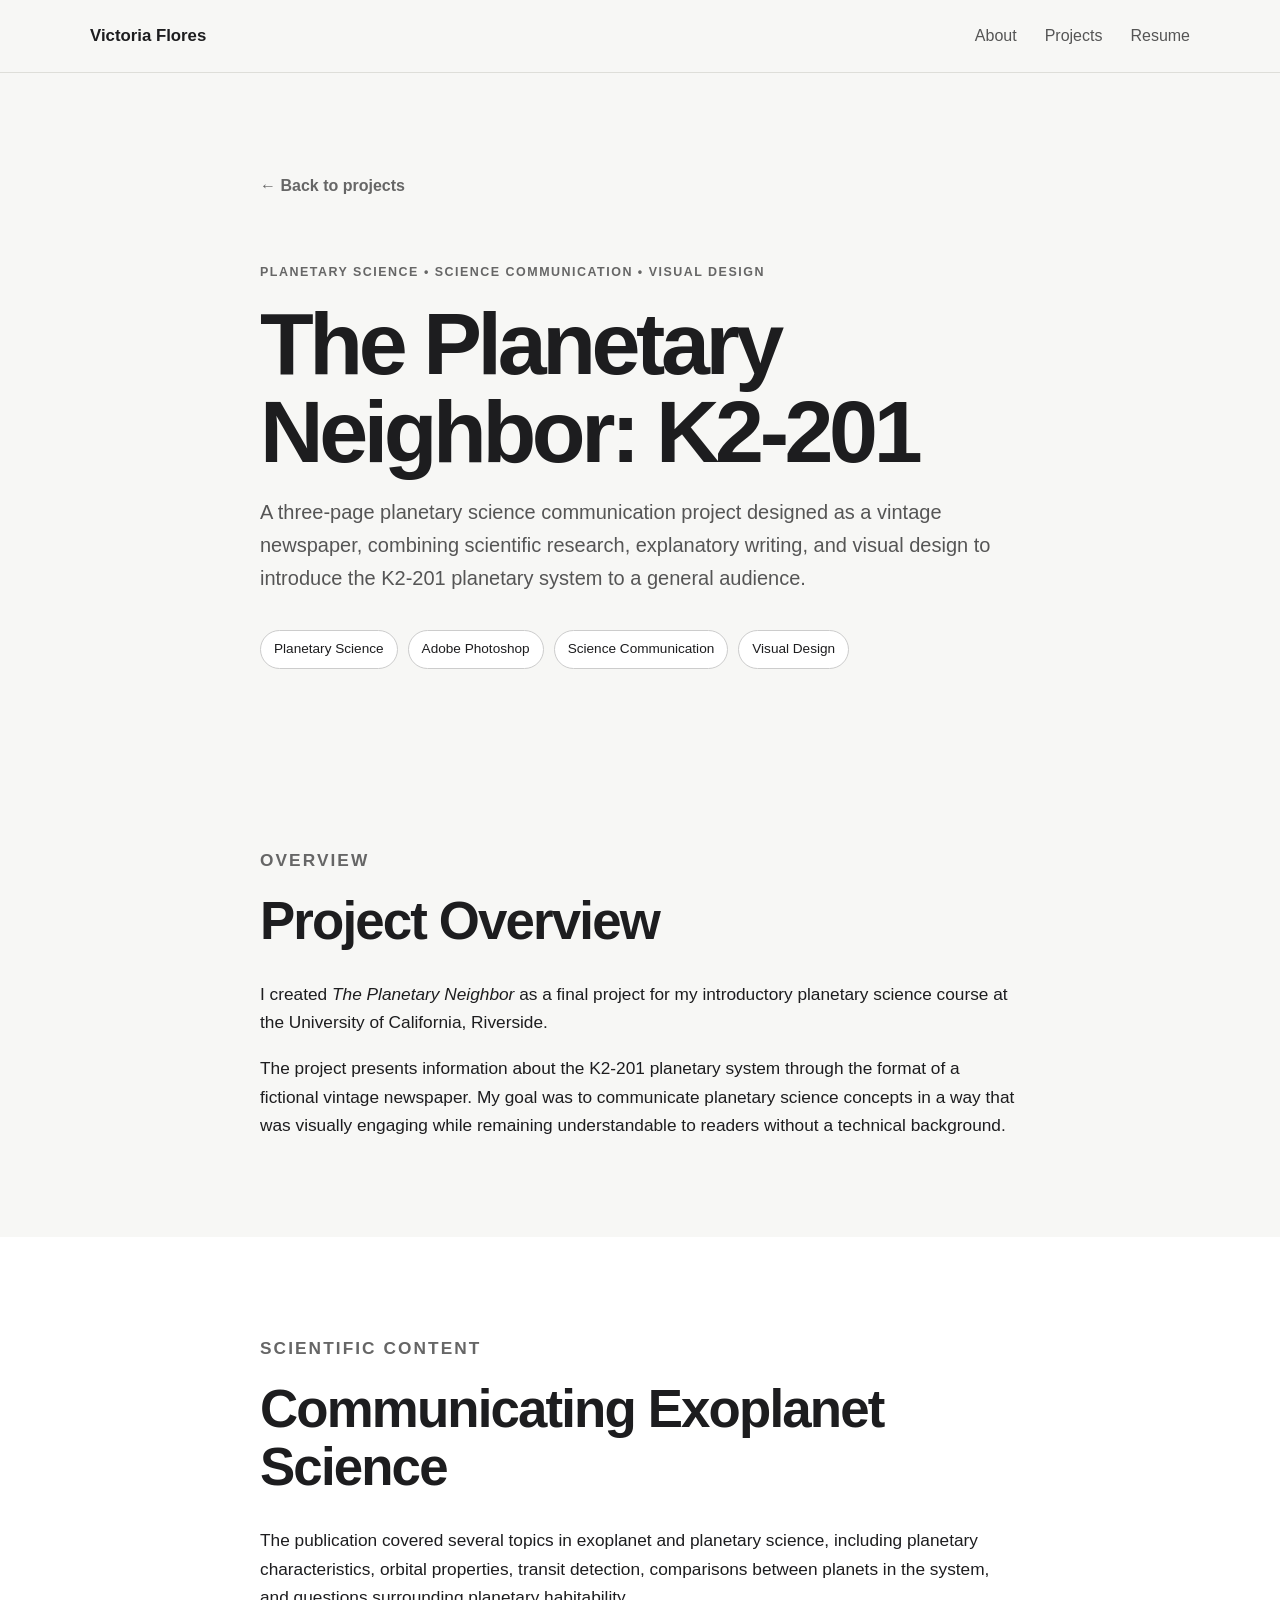
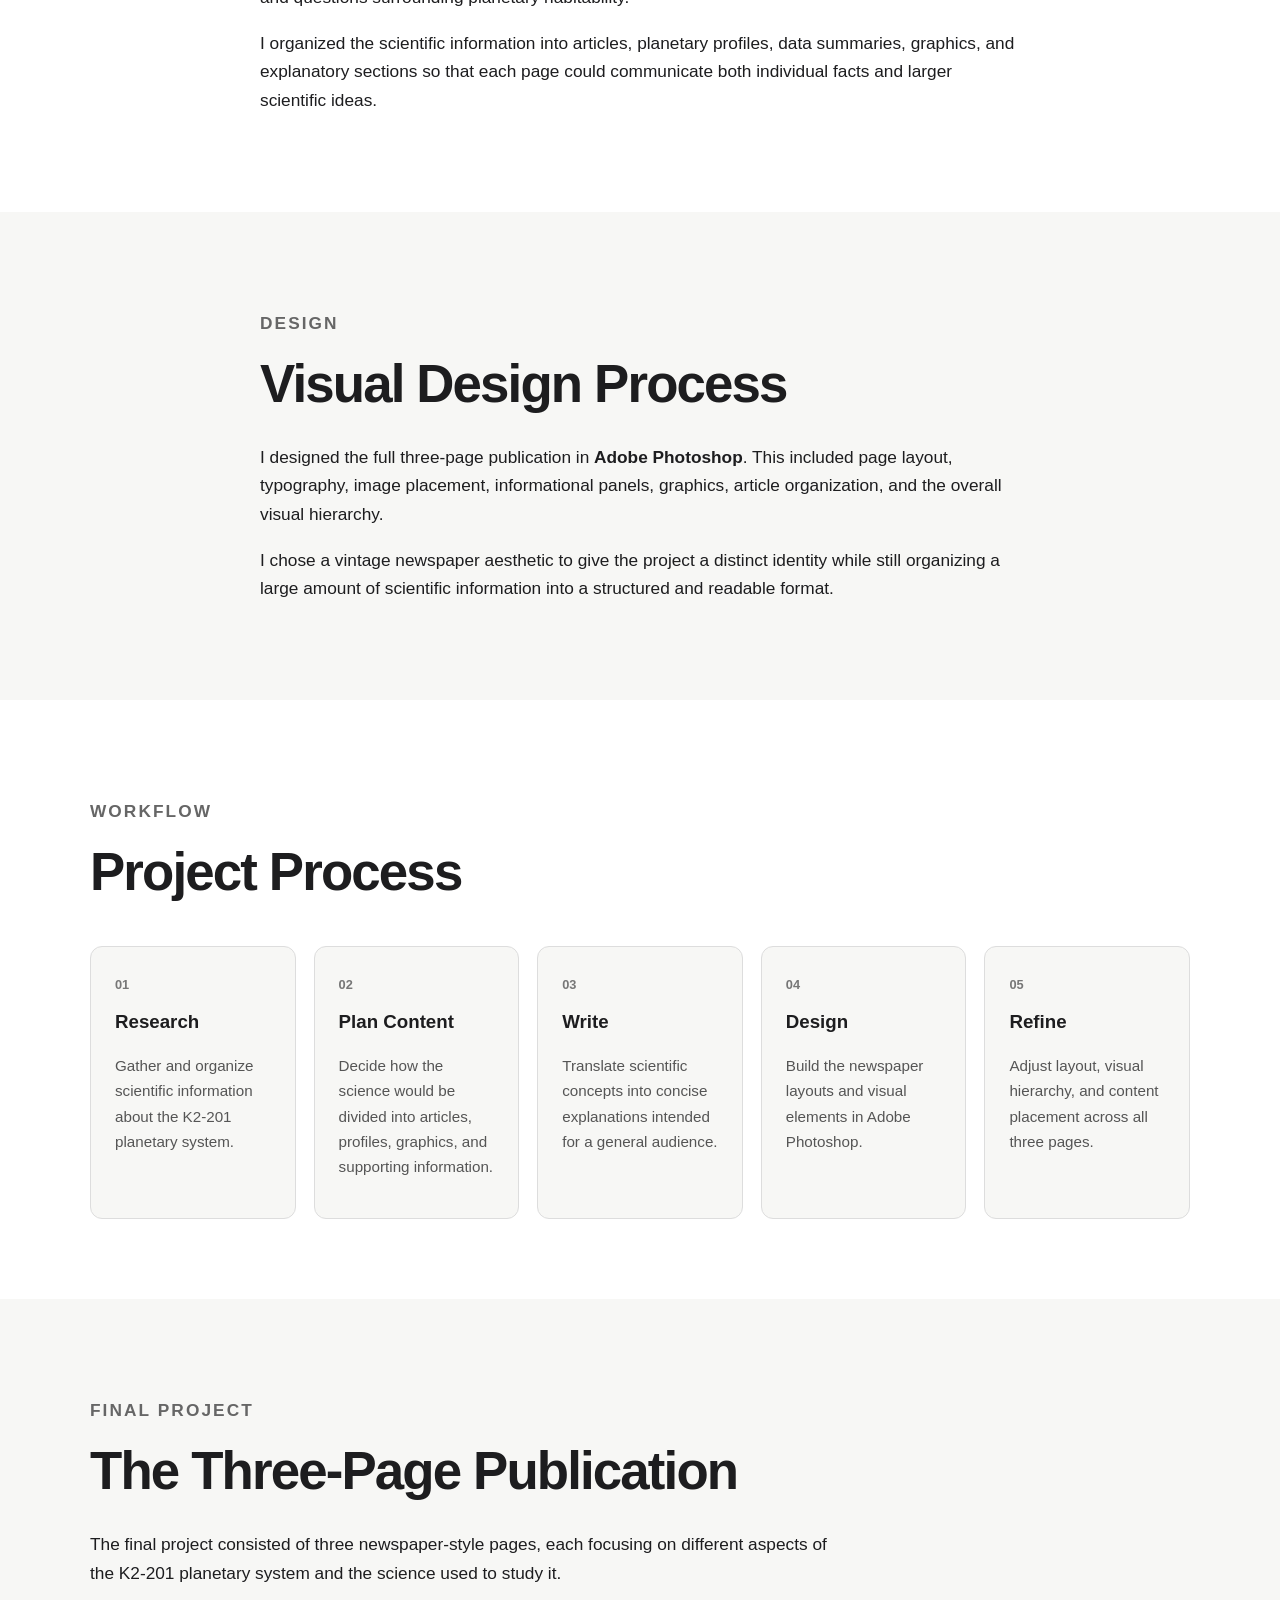
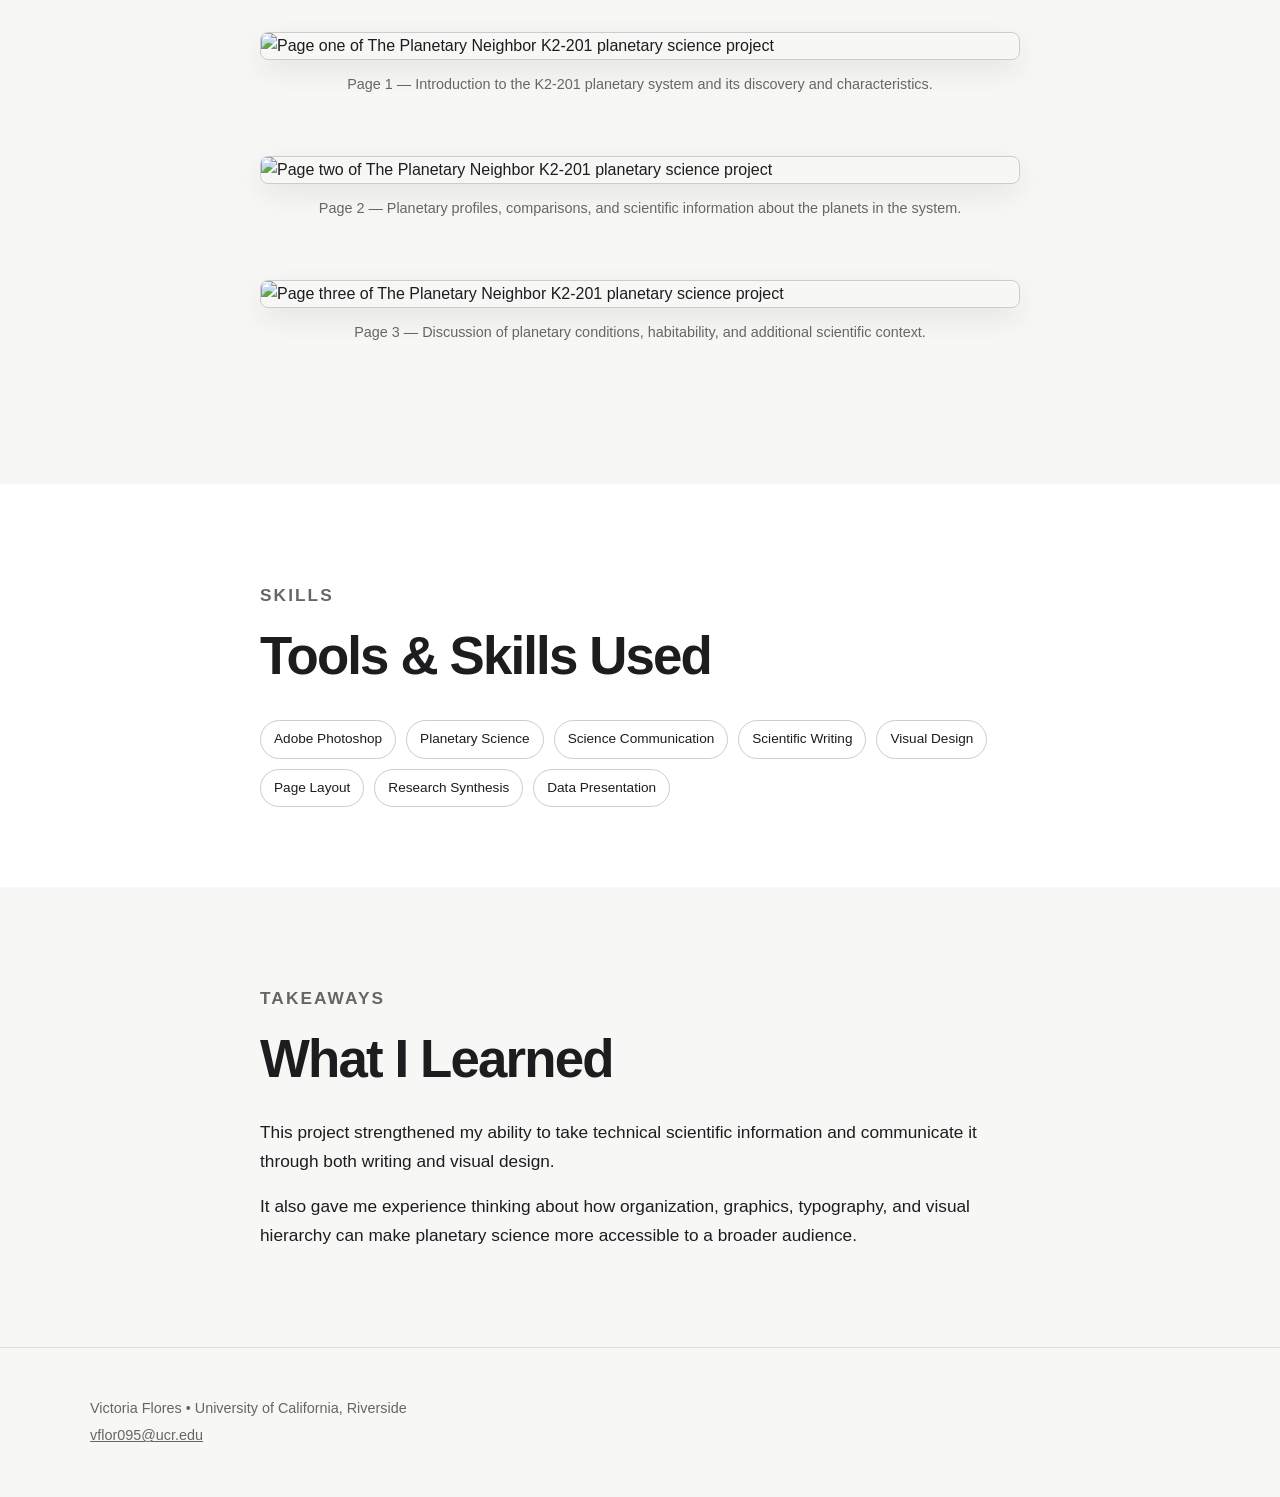
==== projects/k2-201.html @ 24d80115 "Add K2-201 planetary science project HTML page" ====
<!DOCTYPE html>
<html lang="en">
<head>
    <meta charset="UTF-8">
    <meta name="viewport" content="width=device-width, initial-scale=1.0">

    <title>K2-201 Planetary Science Communication Project | Victoria Flores</title>

    <link rel="stylesheet" href="../style.css">
</head>

<body>

<header class="site-header">
    <div class="container nav">
        <a class="name" href="../index.html">Victoria Flores</a>

        <nav>
            <a href="../index.html#about">About</a>
            <a href="../index.html#projects">Projects</a>
            <a href="https://forflowers.github.io/Resume/" target="_blank">
                Resume
            </a>
        </nav>
    </div>
</header>


<main>

    <!-- HERO -->
    <section class="project-hero">
        <div class="container narrow">

            <a class="back-link" href="../index.html#projects">
                ← Back to projects
            </a>

            <p class="eyebrow">
                Planetary Science • Science Communication • Visual Design
            </p>

            <h1 class="project-title">
                The Planetary Neighbor: K2-201
            </h1>

            <p class="project-intro">
                A three-page planetary science communication project designed
                as a vintage newspaper, combining scientific research,
                explanatory writing, and visual design to introduce the
                K2-201 planetary system to a general audience.
            </p>

            <div class="project-meta">
                <span>Planetary Science</span>
                <span>Adobe Photoshop</span>
                <span>Science Communication</span>
                <span>Visual Design</span>
            </div>

        </div>
    </section>


    <!-- OVERVIEW -->
    <section class="project-section">
        <div class="container narrow">

            <p class="section-label">Overview</p>
            <h2>Project Overview</h2>

            <p>
                I created <em>The Planetary Neighbor</em> as a final project
                for my introductory planetary science course at the University
                of California, Riverside.
            </p>

            <p>
                The project presents information about the K2-201 planetary
                system through the format of a fictional vintage newspaper.
                My goal was to communicate planetary science concepts in a way
                that was visually engaging while remaining understandable to
                readers without a technical background.
            </p>

        </div>
    </section>


    <!-- SCIENCE -->
    <section class="project-section alternate">
        <div class="container narrow">

            <p class="section-label">Scientific Content</p>
            <h2>Communicating Exoplanet Science</h2>

            <p>
                The publication covered several topics in exoplanet and
                planetary science, including planetary characteristics,
                orbital properties, transit detection, comparisons between
                planets in the system, and questions surrounding planetary
                habitability.
            </p>

            <p>
                I organized the scientific information into articles,
                planetary profiles, data summaries, graphics, and explanatory
                sections so that each page could communicate both individual
                facts and larger scientific ideas.
            </p>

        </div>
    </section>


    <!-- DESIGN PROCESS -->
    <section class="project-section">
        <div class="container narrow">

            <p class="section-label">Design</p>
            <h2>Visual Design Process</h2>

            <p>
                I designed the full three-page publication in
                <strong>Adobe Photoshop</strong>. This included page layout,
                typography, image placement, informational panels, graphics,
                article organization, and the overall visual hierarchy.
            </p>

            <p>
                I chose a vintage newspaper aesthetic to give the project a
                distinct identity while still organizing a large amount of
                scientific information into a structured and readable format.
            </p>

        </div>
    </section>


    <!-- WORKFLOW -->
    <section class="project-section alternate">
        <div class="container">

            <div class="section-heading">
                <p class="section-label">Workflow</p>
                <h2>Project Process</h2>
            </div>

            <div class="workflow-grid">

                <div class="workflow-card">
                    <span>01</span>
                    <h3>Research</h3>
                    <p>
                        Gather and organize scientific information about the
                        K2-201 planetary system.
                    </p>
                </div>

                <div class="workflow-card">
                    <span>02</span>
                    <h3>Plan Content</h3>
                    <p>
                        Decide how the science would be divided into articles,
                        profiles, graphics, and supporting information.
                    </p>
                </div>

                <div class="workflow-card">
                    <span>03</span>
                    <h3>Write</h3>
                    <p>
                        Translate scientific concepts into concise explanations
                        intended for a general audience.
                    </p>
                </div>

                <div class="workflow-card">
                    <span>04</span>
                    <h3>Design</h3>
                    <p>
                        Build the newspaper layouts and visual elements in
                        Adobe Photoshop.
                    </p>
                </div>

                <div class="workflow-card">
                    <span>05</span>
                    <h3>Refine</h3>
                    <p>
                        Adjust layout, visual hierarchy, and content placement
                        across all three pages.
                    </p>
                </div>

            </div>

        </div>
    </section>


    <!-- FINAL PROJECT -->
    <section class="project-section">
        <div class="container">

            <div class="section-heading">
                <p class="section-label">Final Project</p>
                <h2>The Three-Page Publication</h2>

                <p>
                    The final project consisted of three newspaper-style pages,
                    each focusing on different aspects of the K2-201 planetary
                    system and the science used to study it.
                </p>
            </div>


            <figure class="project-figure">

                <img
                    src="../assets/k2-201/page-1.png"
                    alt="Page one of The Planetary Neighbor K2-201 planetary science project"
                >

                <figcaption>
                    Page 1 — Introduction to the K2-201 planetary system and
                    its discovery and characteristics.
                </figcaption>

            </figure>


            <figure class="project-figure">

                <img
                    src="../assets/k2-201/page-2.png"
                    alt="Page two of The Planetary Neighbor K2-201 planetary science project"
                >

                <figcaption>
                    Page 2 — Planetary profiles, comparisons, and scientific
                    information about the planets in the system.
                </figcaption>

            </figure>


            <figure class="project-figure">

                <img
                    src="../assets/k2-201/page-3.png"
                    alt="Page three of The Planetary Neighbor K2-201 planetary science project"
                >

                <figcaption>
                    Page 3 — Discussion of planetary conditions, habitability,
                    and additional scientific context.
                </figcaption>

            </figure>

        </div>
    </section>


    <!-- SKILLS -->
    <section class="project-section alternate">
        <div class="container narrow">

            <p class="section-label">Skills</p>
            <h2>Tools & Skills Used</h2>

            <div class="skills-list">
                <span>Adobe Photoshop</span>
                <span>Planetary Science</span>
                <span>Science Communication</span>
                <span>Scientific Writing</span>
                <span>Visual Design</span>
                <span>Page Layout</span>
                <span>Research Synthesis</span>
                <span>Data Presentation</span>
            </div>

        </div>
    </section>


    <!-- TAKEAWAYS -->
    <section class="project-section">
        <div class="container narrow">

            <p class="section-label">Takeaways</p>
            <h2>What I Learned</h2>

            <p>
                This project strengthened my ability to take technical
                scientific information and communicate it through both writing
                and visual design.
            </p>

            <p>
                It also gave me experience thinking about how organization,
                graphics, typography, and visual hierarchy can make planetary
                science more accessible to a broader audience.
            </p>

        </div>
    </section>

</main>


<footer>
    <div class="container">

        <p>
            Victoria Flores • University of California, Riverside
        </p>

        <p>
            <a href="mailto:vflor095@ucr.edu">
                vflor095@ucr.edu
            </a>
        </p>

    </div>
</footer>

</body>
</html>
---- style.css ----
* {
    box-sizing: border-box;
}

html {
    scroll-behavior: smooth;
}

body {
    margin: 0;
    font-family: Arial, Helvetica, sans-serif;
    background: #f7f7f5;
    color: #1d1d1f;
    line-height: 1.65;
}

a {
    color: inherit;
}

.container {
    width: min(1100px, 90%);
    margin: 0 auto;
}

.narrow {
    max-width: 760px;
}

.site-header {
    background: rgba(247, 247, 245, 0.95);
    border-bottom: 1px solid #deded9;
    position: sticky;
    top: 0;
    z-index: 10;
}

.nav {
    min-height: 72px;
    display: flex;
    align-items: center;
    justify-content: space-between;
}

.name {
    font-size: 1.05rem;
    font-weight: 700;
    text-decoration: none;
}

nav {
    display: flex;
    gap: 28px;
}

nav a {
    text-decoration: none;
    color: #555;
}

nav a:hover {
    color: #000;
}

.hero {
    padding: 120px 0 110px;
}

.eyebrow,
.section-label,
.project-type {
    text-transform: uppercase;
    letter-spacing: 0.12em;
    font-size: 0.78rem;
    font-weight: 700;
    color: #666;
}

h1 {
    font-size: clamp(3rem, 8vw, 6rem);
    line-height: 0.95;
    margin: 20px 0 28px;
    letter-spacing: -0.05em;
}

.hero-text {
    max-width: 750px;
    font-size: 1.25rem;
    color: #505050;
}

.hero-links {
    display: flex;
    gap: 14px;
    margin-top: 36px;
    flex-wrap: wrap;
}

.button {
    padding: 12px 20px;
    border-radius: 8px;
    text-decoration: none;
    font-weight: 700;
}

.primary {
    background: #171717;
    color: white;
}

.secondary {
    border: 1px solid #aaa;
    background: white;
}

.section {
    padding: 90px 0;
}

.section h2 {
    font-size: clamp(2rem, 5vw, 3.5rem);
    line-height: 1.05;
    margin: 12px 0 30px;
    letter-spacing: -0.035em;
}

.projects-section {
    background: white;
}

.project-grid {
    display: grid;
    grid-template-columns: repeat(2, 1fr);
    gap: 28px;
    margin-top: 40px;
}

.project-card {
    border: 1px solid #ddd;
    border-radius: 14px;
    padding: 32px;
    min-height: 310px;
    display: flex;
    flex-direction: column;
}

.project-card h3 {
    font-size: 1.7rem;
    margin: 12px 0;
}

.project-card p {
    color: #555;
}

.project-card a {
    margin-top: auto;
    font-weight: 700;
    text-decoration: none;
}

.project-card a:hover {
    text-decoration: underline;
}

footer {
    border-top: 1px solid #ddd;
    padding: 45px 0;
    color: #666;
    font-size: 0.9rem;
}

footer p {
    margin: 4px 0;
}

@media (max-width: 700px) {

    .nav {
        flex-direction: column;
        justify-content: center;
        gap: 10px;
        padding: 14px 0;
    }

    nav {
        gap: 16px;
    }

    .hero {
        padding: 80px 0;
    }

    .project-grid {
        grid-template-columns: 1fr;
    }
}

/* -------------------------
   PROJECT PAGES
------------------------- */

.project-hero {
    padding: 100px 0 80px;
}

.back-link {
    display: inline-block;
    margin-bottom: 50px;
    text-decoration: none;
    color: #666;
    font-weight: 600;
}

.back-link:hover {
    color: #000;
}

.project-title {
    font-size: clamp(3rem, 7vw, 5.5rem);
    line-height: 1;
    margin: 18px 0 20px;
    letter-spacing: -0.05em;
}

.project-intro {
    font-size: 1.25rem;
    color: #555;
    max-width: 760px;
}

.project-meta,
.skills-list {
    display: flex;
    flex-wrap: wrap;
    gap: 10px;
    margin-top: 35px;
}

.project-meta span,
.skills-list span {
    border: 1px solid #ccc;
    border-radius: 999px;
    padding: 7px 13px;
    font-size: 0.85rem;
    background: white;
}

.project-section {
    padding: 80px 0;
}

.project-section.alternate {
    background: white;
}

.project-section h2 {
    font-size: clamp(2rem, 5vw, 3.3rem);
    line-height: 1.1;
    margin: 10px 0 30px;
    letter-spacing: -0.035em;
}

.project-section p {
    font-size: 1.08rem;
}

.section-heading {
    max-width: 760px;
    margin-bottom: 45px;
}

.equation {
    font-family: Georgia, "Times New Roman", serif;
    font-size: 1.5rem;
    text-align: center;
    padding: 20px;
    margin: 25px 0;
    background: #f4f4f1;
    border-radius: 10px;
}

.workflow-grid {
    display: grid;
    grid-template-columns: repeat(5, 1fr);
    gap: 18px;
}

.workflow-card {
    background: #f7f7f5;
    border: 1px solid #ddd;
    border-radius: 12px;
    padding: 24px;
}

.workflow-card span {
    font-size: 0.8rem;
    font-weight: 700;
    color: #777;
}

.workflow-card h3 {
    margin: 10px 0;
}

.workflow-card p {
    font-size: 0.95rem;
    color: #555;
}

.figure-placeholder {
    max-width: 900px;
    min-height: 450px;
    margin: 0 auto;
    border: 2px dashed #bbb;
    border-radius: 14px;
    display: flex;
    flex-direction: column;
    justify-content: center;
    align-items: center;
    text-align: center;
    background: #fafafa;
    padding: 30px;
}

.small-text {
    font-size: 0.9rem !important;
    color: #777;
}

@media (max-width: 900px) {
    .workflow-grid {
        grid-template-columns: repeat(2, 1fr);
    }
}

@media (max-width: 600px) {
    .workflow-grid {
        grid-template-columns: 1fr;
    }

    .project-hero {
        padding: 70px 0 60px;
    }

    .project-section {
        padding: 60px 0;
    }
}

/* Project figures */

.project-figure {
    max-width: 760px;
    margin: 0 auto 60px;
}

.project-figure img {
    width: 100%;
    height: auto;
    display: block;
    margin: 0 auto;
    border: 1px solid #ccc;
    border-radius: 8px;
    box-shadow: 0 10px 30px rgba(0, 0, 0, 0.08);
}

.project-figure figcaption {
    margin-top: 14px;
    color: #666;
    font-size: 0.9rem;
    line-height: 1.5;
    text-align: center;
}
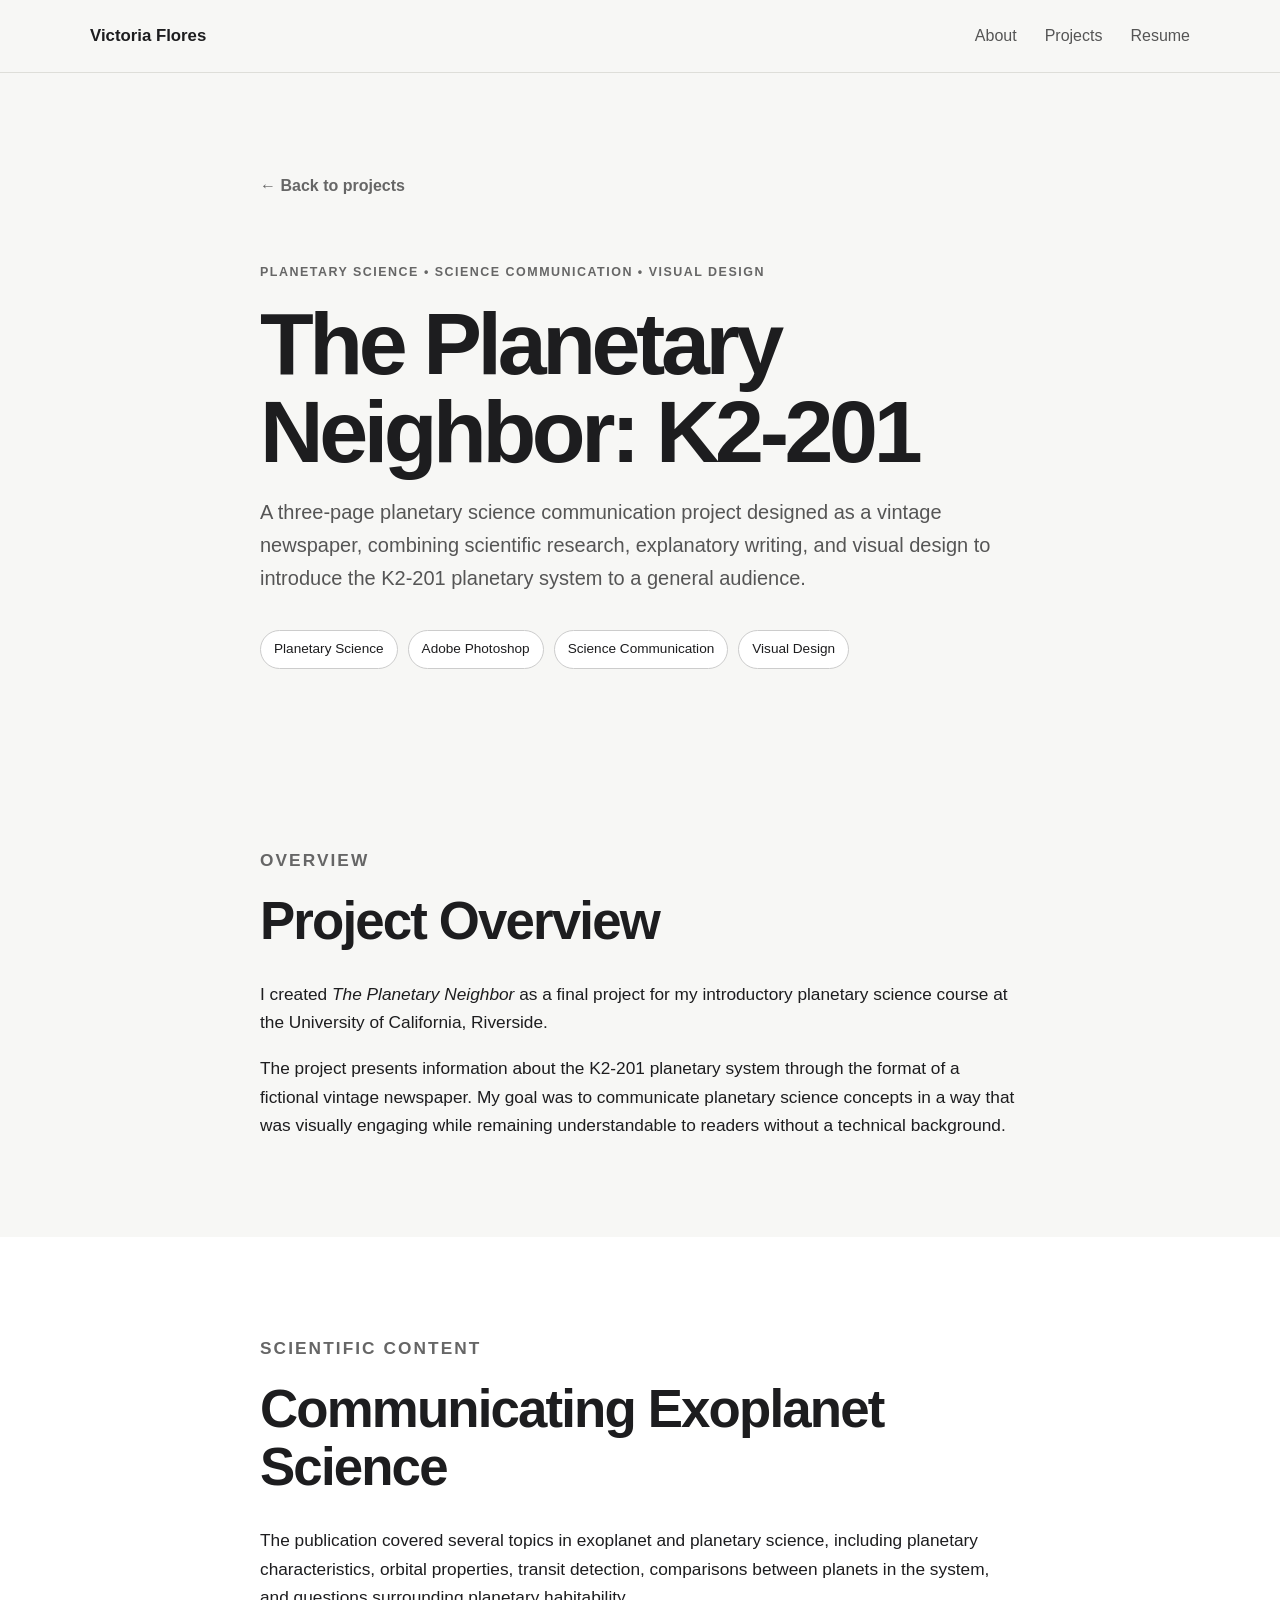
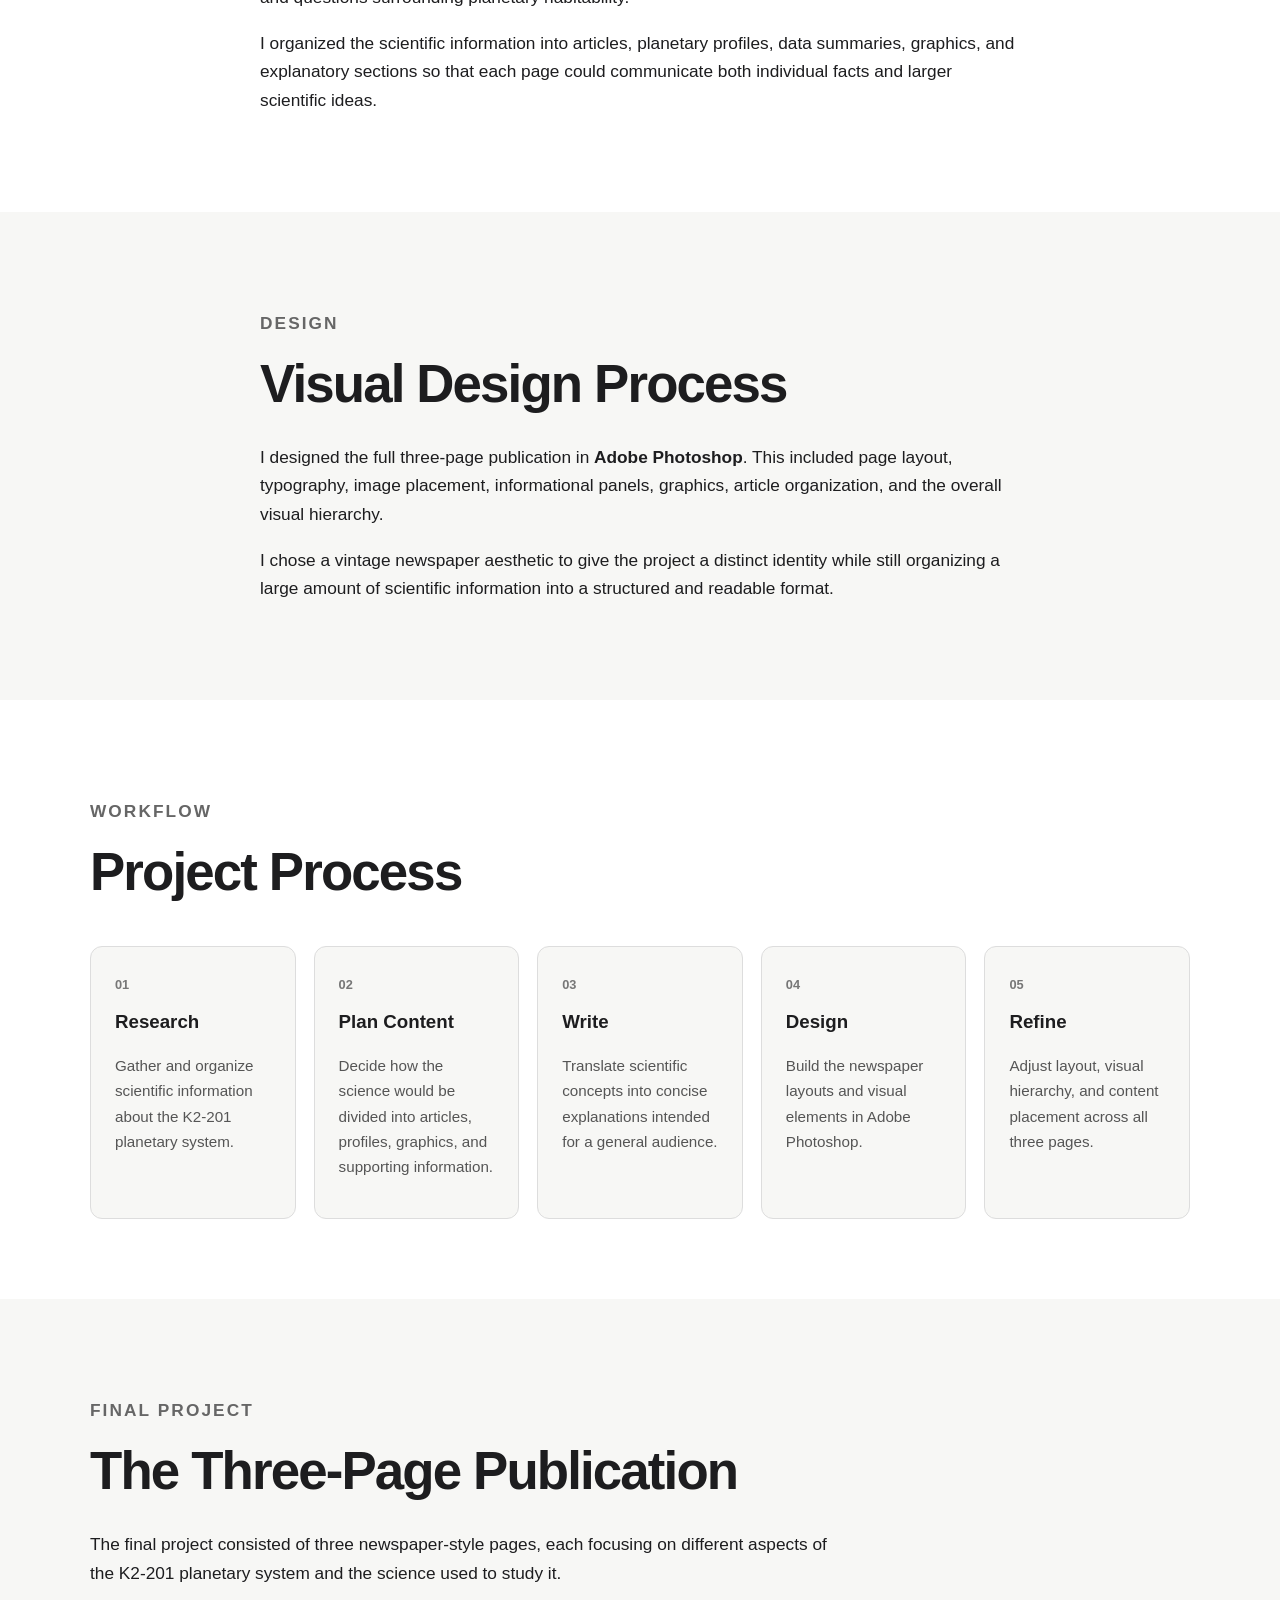
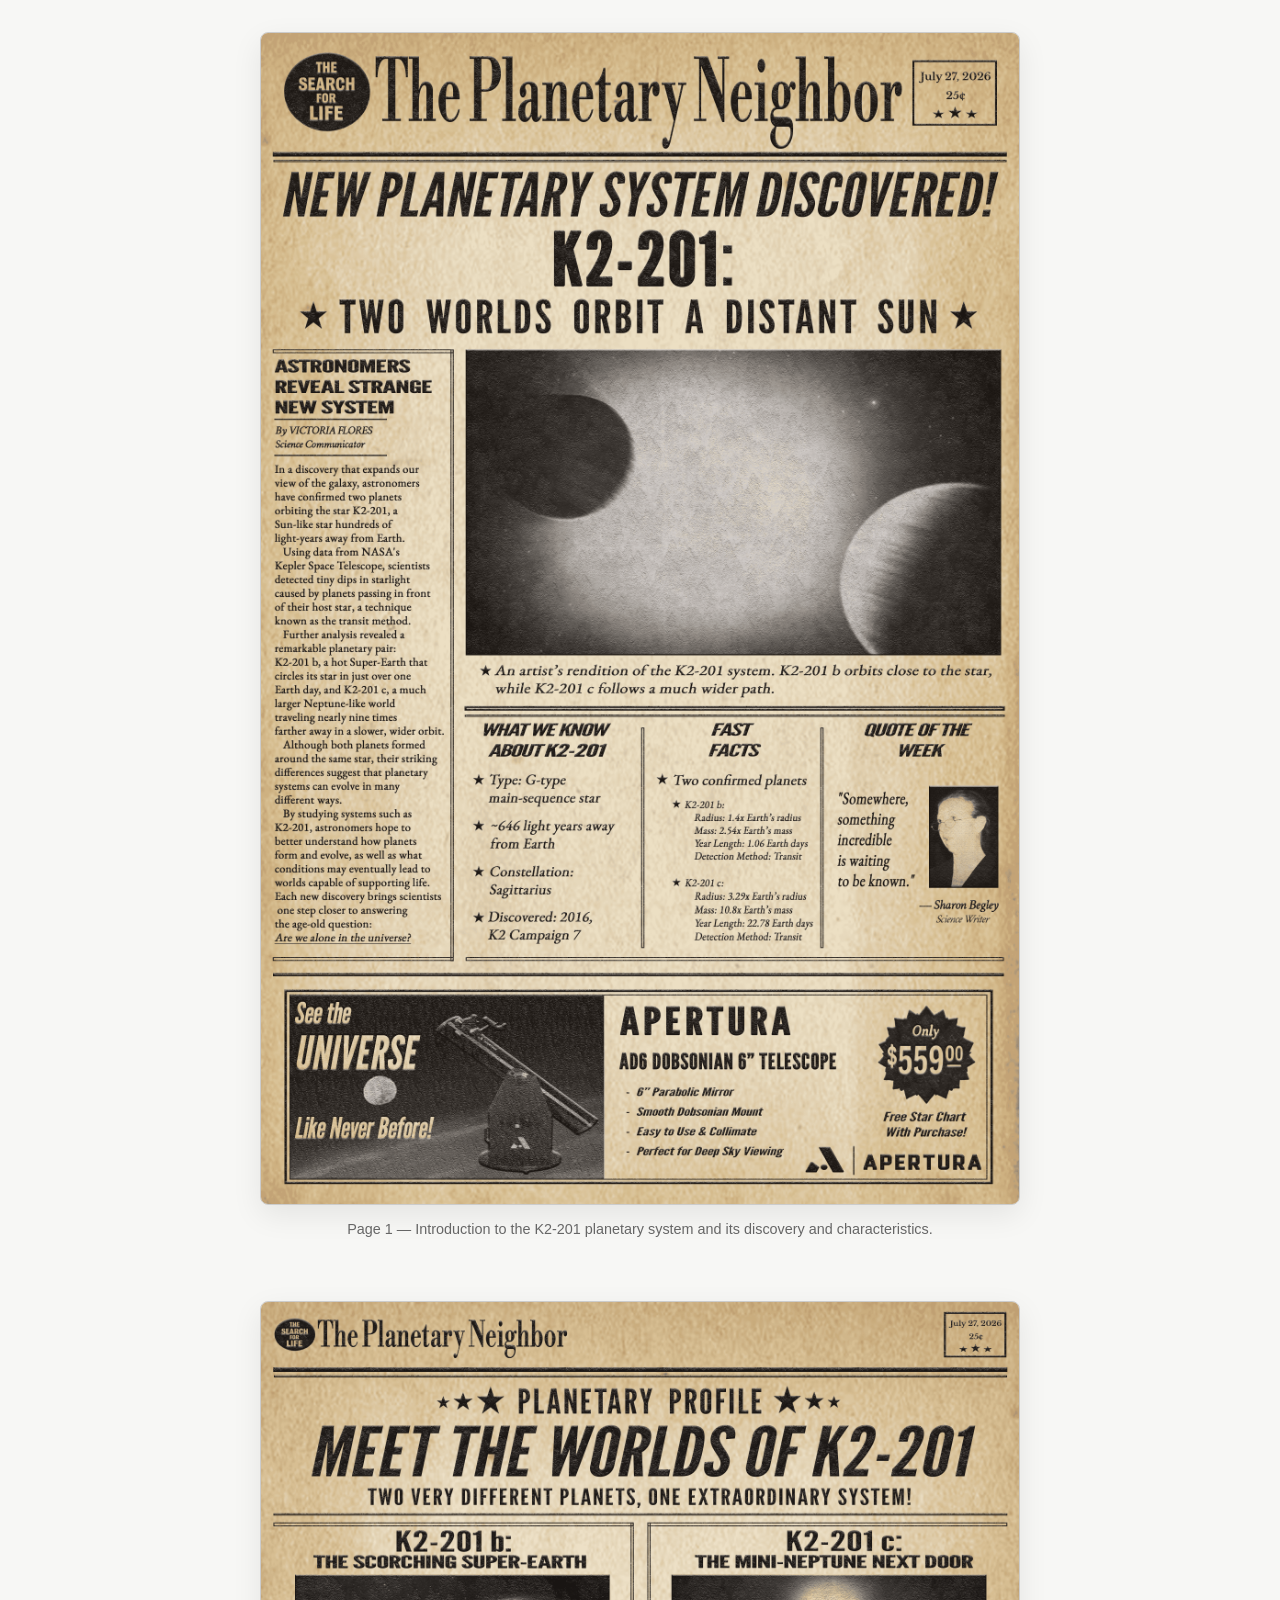
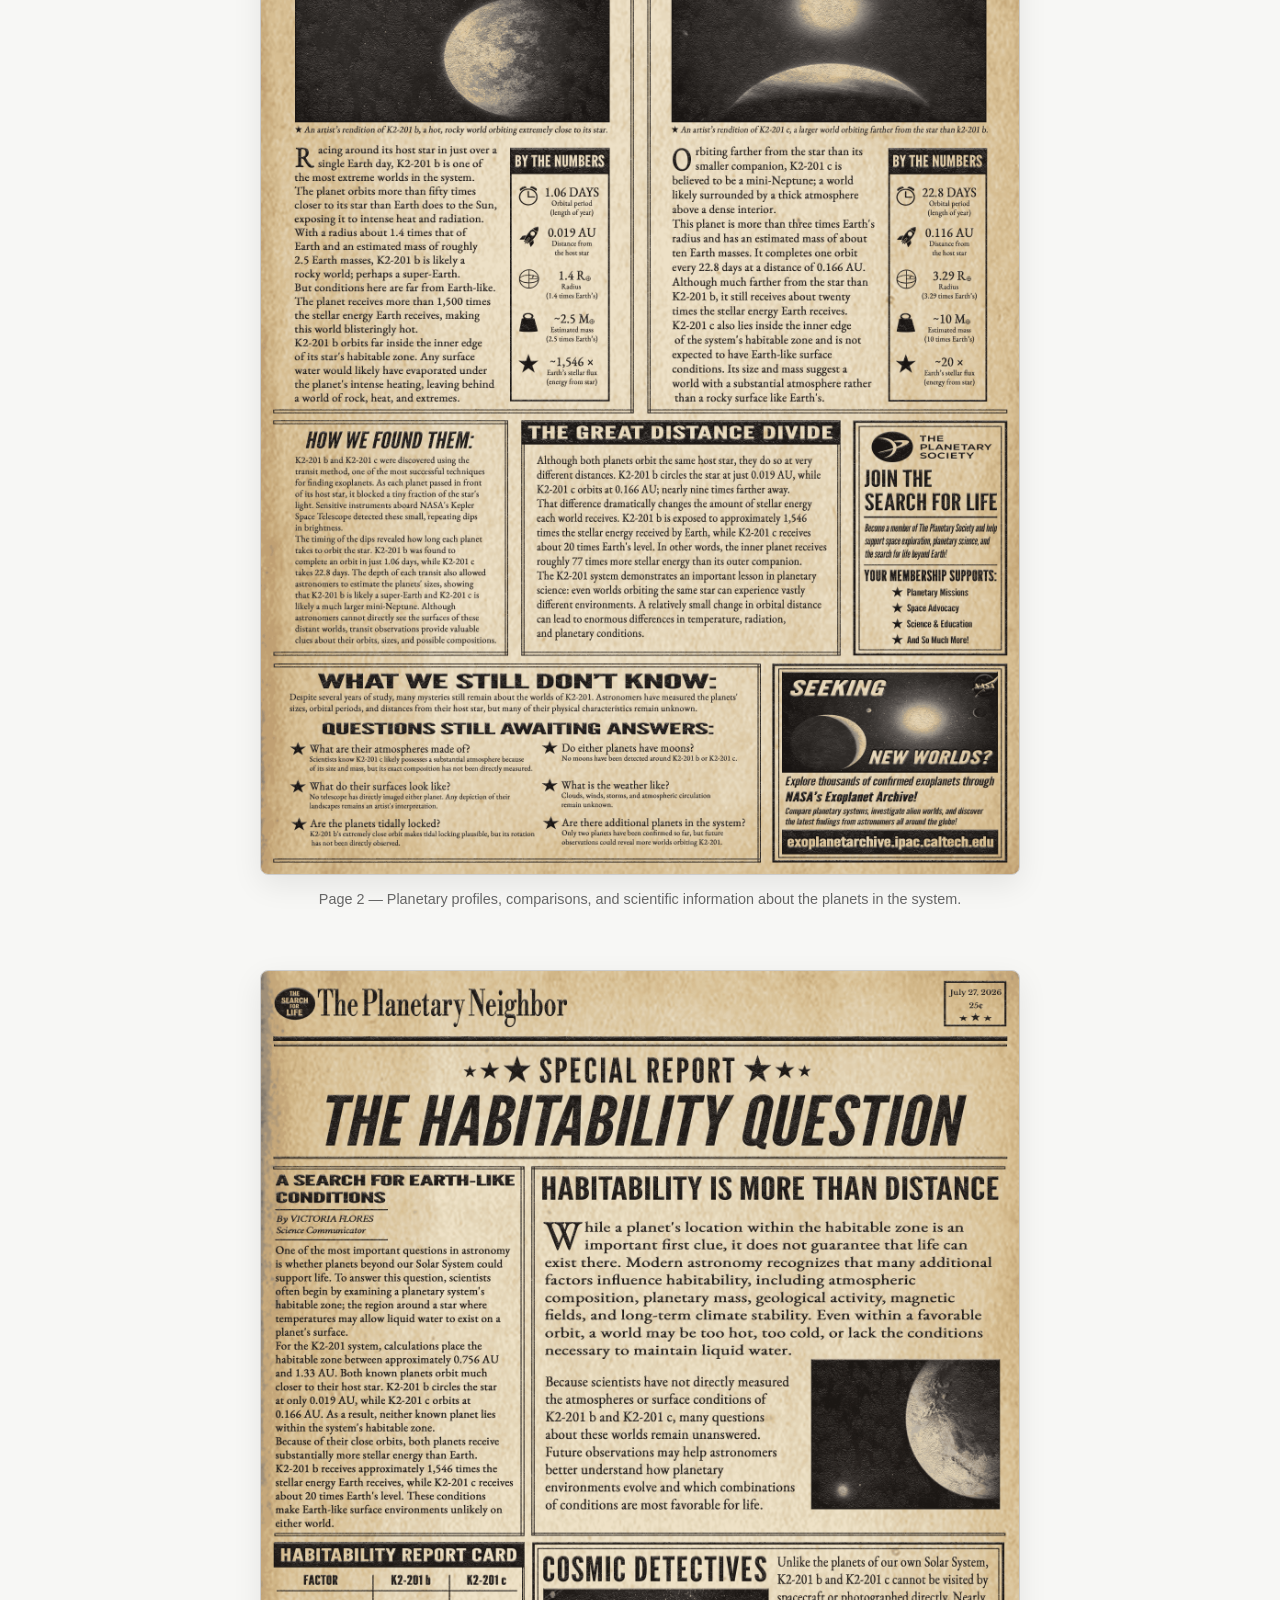
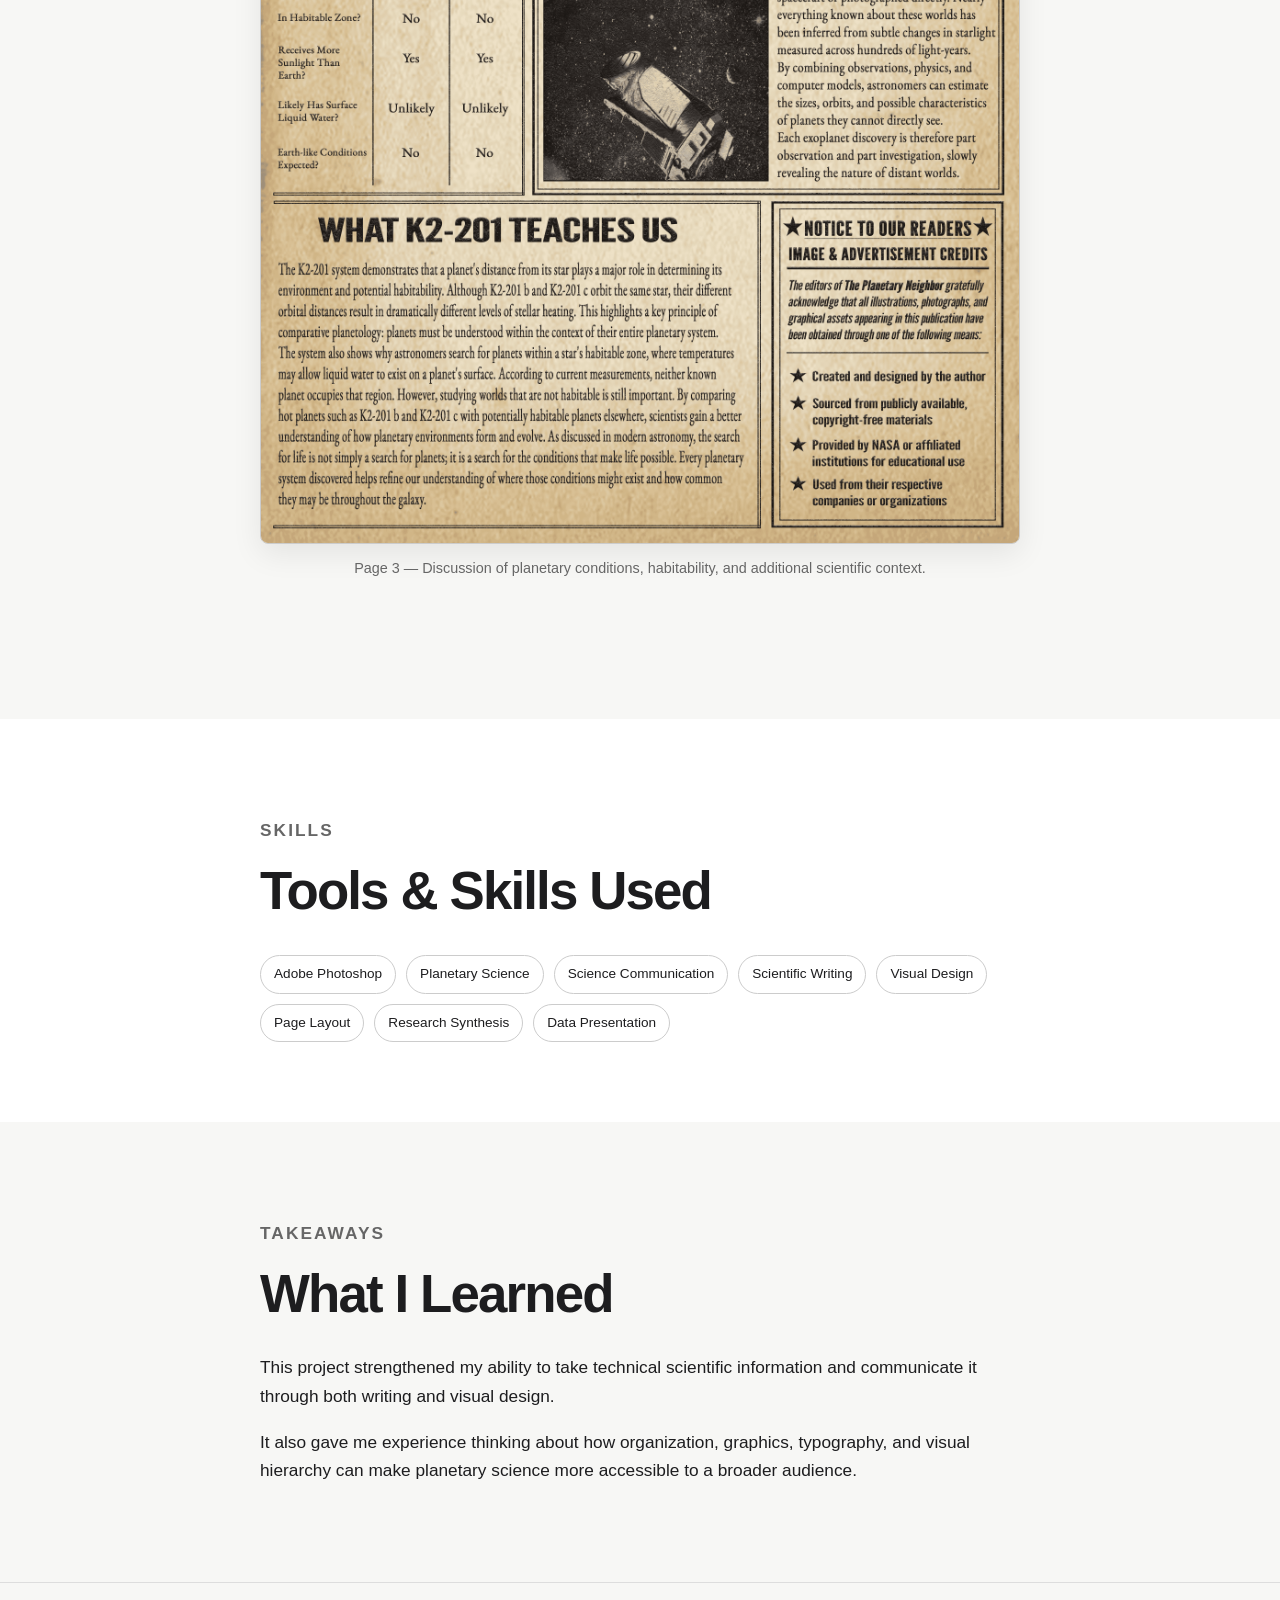
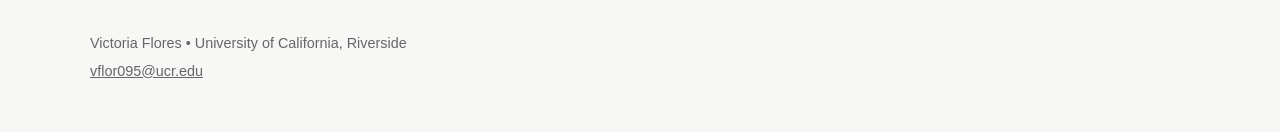
==== commit f71b2e5d: "Replace image sources with compressed versions" ====
--- a/projects/k2-201.html
+++ b/projects/k2-201.html
@@ -215,10 +215,11 @@
             </div>
 
 
+            <!-- PAGE 1 -->
             <figure class="project-figure">
 
                 <img
-                    src="../assets/k2-201/page-1.png"
+                    src="../assets/k2-201/page-1-compressed.png"
                     alt="Page one of The Planetary Neighbor K2-201 planetary science project"
                 >
 
@@ -230,10 +231,11 @@
             </figure>
 
 
+            <!-- PAGE 2 -->
             <figure class="project-figure">
 
                 <img
-                    src="../assets/k2-201/page-2.png"
+                    src="../assets/k2-201/page-2-compressed.png"
                     alt="Page two of The Planetary Neighbor K2-201 planetary science project"
                 >
 
@@ -245,10 +247,11 @@
             </figure>
 
 
+            <!-- PAGE 3 -->
             <figure class="project-figure">
 
                 <img
-                    src="../assets/k2-201/page-3.png"
+                    src="../assets/k2-201/page-3-compressed.png"
                     alt="Page three of The Planetary Neighbor K2-201 planetary science project"
                 >
 
